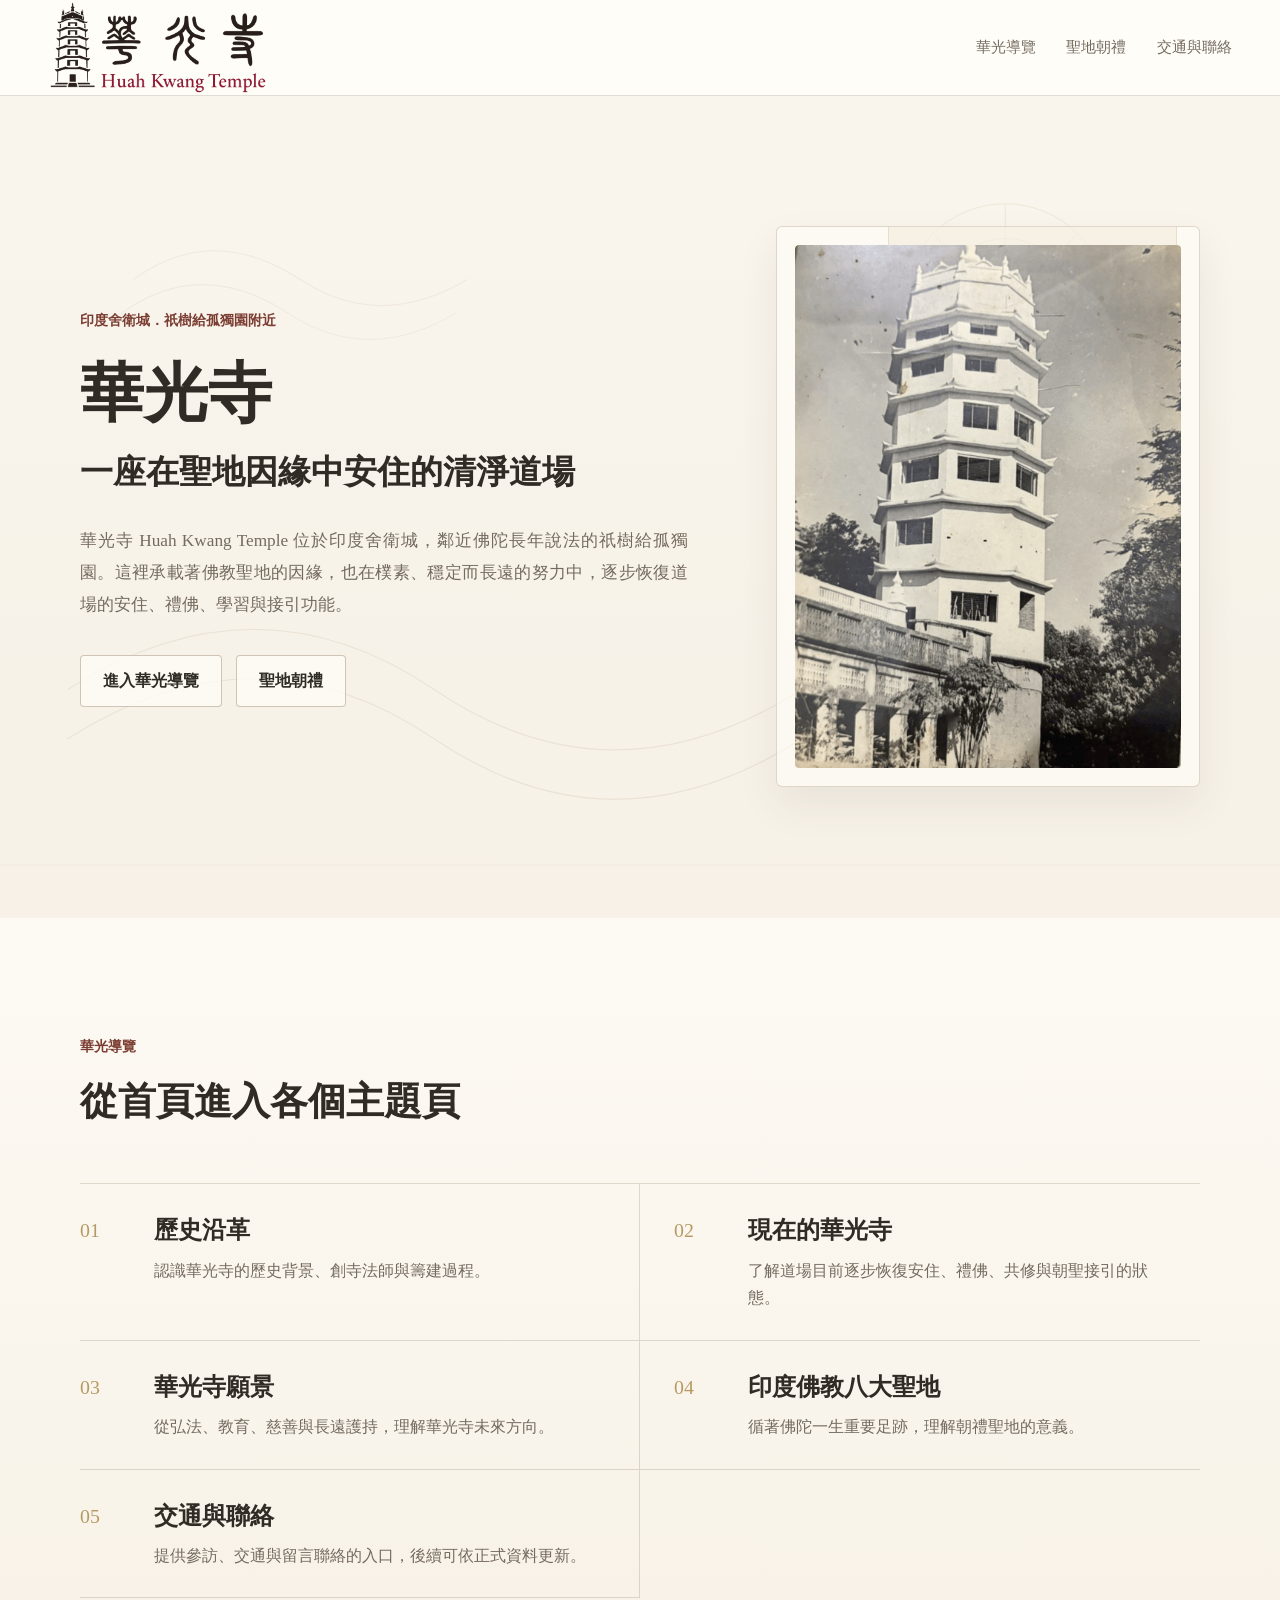
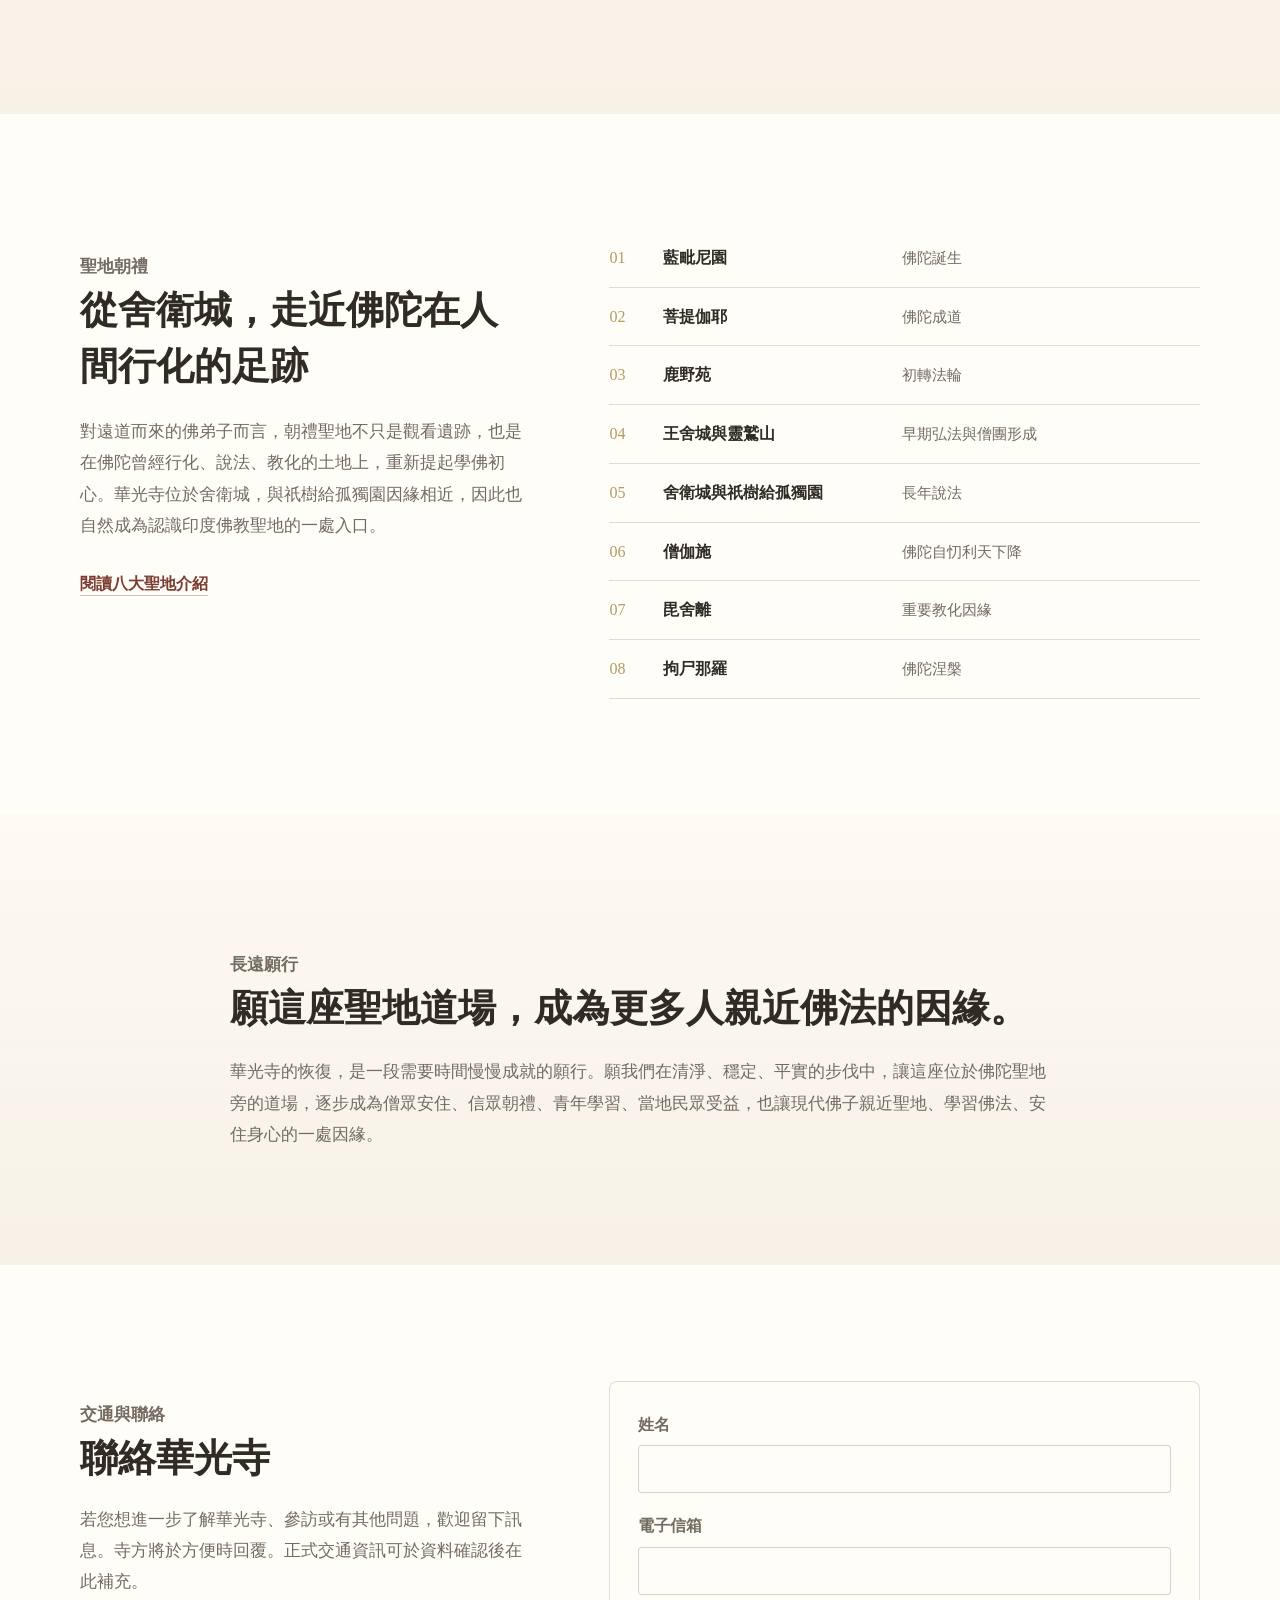
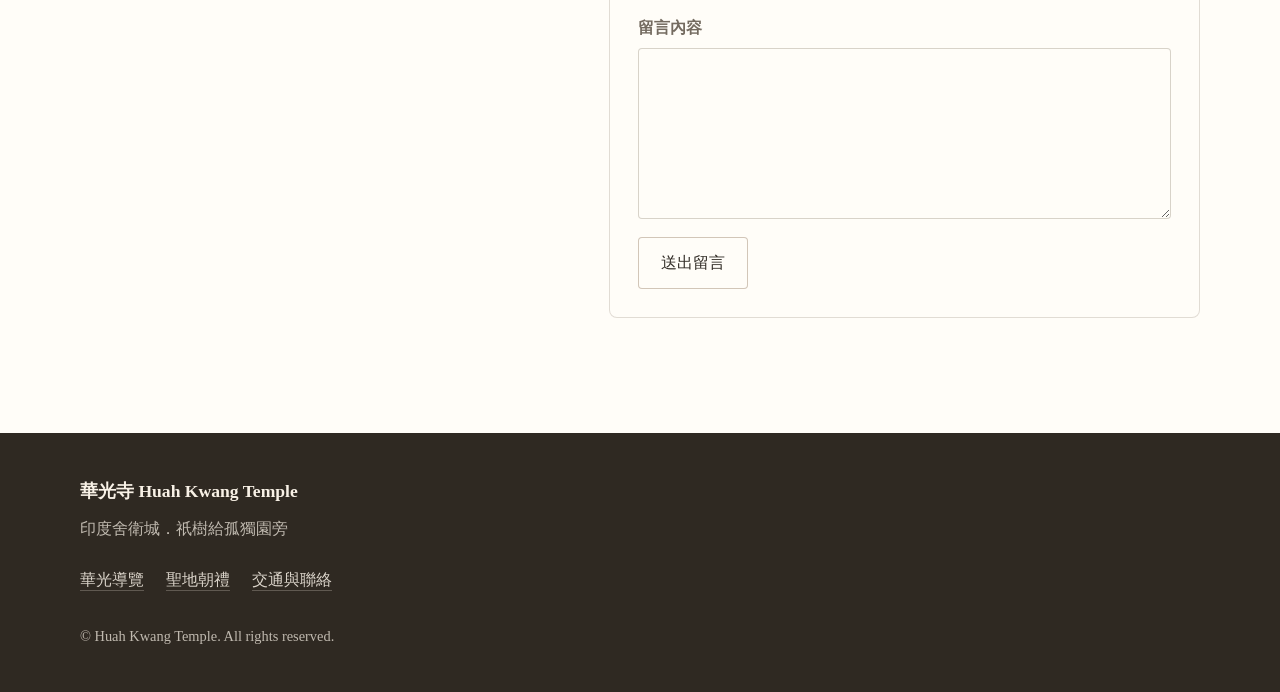
==== index_01.html @ d37e259e "Add hero photo rotator variant" ====
<!doctype html>
<html lang="zh-Hant">
  <head>
    <meta charset="utf-8">
    <meta name="viewport" content="width=device-width, initial-scale=1">
    <meta
      name="description"
      content="華光寺 Huah Kwang Temple 位於印度舍衛城，鄰近祇樹給孤獨園，是一座正在因緣中逐步整建與恢復的漢傳佛教道場。"
    >
    <title>華光寺 Huah Kwang Temple｜Hero 輪播版本</title>
    <link rel="stylesheet" href="assets/css/style.css">
    <style>
      .hero-photo-rotator {
        overflow: hidden;
      }

      .hero-photo-rotator .hero-frame {
        position: relative;
        width: 100%;
        aspect-ratio: 4 / 5.42;
        overflow: hidden;
        border-radius: 4px;
        background: var(--color-stone);
      }

      .hero-photo-rotator .hero-frame img {
        position: absolute;
        inset: 0;
        width: 100%;
        height: 100%;
        object-fit: cover;
        object-position: center;
        opacity: 0;
        transition: opacity 3000ms ease;
      }

      .hero-photo-rotator .hero-frame img.is-active {
        opacity: 1;
      }

      .hero-photo-rotator .hero-frame img:first-child {
        object-position: center;
        filter: sepia(0.12) saturate(0.88) contrast(0.96);
      }

      @media (prefers-reduced-motion: reduce) {
        .hero-photo-rotator .hero-frame img {
          transition: none;
        }
      }
    </style>
  </head>
  <body>
    <!--
      設計假設：
      - 方向採「清淨道場型」：正式、安定、留白充足，不做商業 landing page。
      - 內容以已存在的華光寺家族網站為主入口，不新增未經支持的宗教或歷史宣稱。
      - 視覺參考法鼓山資訊型首頁的穩定調性，但不用大型行銷式 hero。
    -->
    <header class="site-header" id="top">
      <a class="brand" href="#top" aria-label="回到華光寺首頁">
        <img src="assets/icons/huahkwang-logo-full.png" alt="華光寺">
        <span>Huah Kwang Temple</span>
      </a>

      <button class="nav-toggle" type="button" aria-expanded="false" aria-controls="site-nav">
        <span class="sr-only">開啟導覽選單</span>
        <span aria-hidden="true"></span>
        <span aria-hidden="true"></span>
        <span aria-hidden="true"></span>
      </button>

      <nav class="site-nav" id="site-nav" aria-label="主要導覽">
        <a href="#guide">華光導覽</a>
        <a href="#pilgrimage">聖地朝禮</a>
        <a href="#contact">交通與聯絡</a>
      </nav>
    </header>

    <main>
      <section class="hero section-band" aria-labelledby="hero-title">
        <div class="hero-pattern" aria-hidden="true"></div>
        <div class="container hero-inner">
          <div class="hero-copy">
            <p class="eyebrow">印度舍衛城．祇樹給孤獨園附近</p>
            <h1 id="hero-title">華光寺<br><span>一座在聖地因緣中安住的清淨道場</span></h1>
            <p class="hero-text">
              華光寺 Huah Kwang Temple 位於印度舍衛城，鄰近佛陀長年說法的祇樹給孤獨園。這裡承載著佛教聖地的因緣，也在樸素、穩定而長遠的努力中，逐步恢復道場的安住、禮佛、學習與接引功能。
            </p>
            <div class="hero-actions" aria-label="主要入口">
              <a class="button button-primary" href="#guide">進入華光導覽</a>
              <a class="button button-secondary" href="#pilgrimage">聖地朝禮</a>
            </div>
          </div>

          <figure class="hero-photo hero-photo-rotator" data-hero-rotator>
            <div class="hero-frame">
              <img class="is-active" src="assets/images/hero-rotator/huahkwang-tower-archive.png" alt="華光寺塔樓黑白舊照">
              <img src="assets/images/hero-rotator/shravasti-01.jpeg" alt="舍衛城聖地照片之一">
              <img src="assets/images/hero-rotator/shravasti-03.jpeg" alt="舍衛城聖地照片之二">
              <img src="assets/images/hero-rotator/ananda-bodhi-tree.jpeg" alt="阿難菩提樹">
              <img src="assets/images/hero-rotator/gandhakuti-distance.jpeg" alt="香室遠照">
            </div>
          </figure>
        </div>
      </section>

      <section class="section section-band guide" id="guide" aria-labelledby="guide-title">
        <div class="container">
          <div class="section-heading">
            <p class="section-kicker">華光導覽</p>
            <h2 id="guide-title">從首頁進入各個主題頁</h2>
          </div>

          <div class="guide-list">
            <a class="guide-item" href="https://walterintw.github.io/huahkwang-history-site/">
              <span class="guide-number">01</span>
              <span>
                <strong>歷史沿革</strong>
                <small>認識華光寺的歷史背景、創寺法師與籌建過程。</small>
              </span>
            </a>

            <a class="guide-item" href="https://walterintw.github.io/huahkwang-today/">
              <span class="guide-number">02</span>
              <span>
                <strong>現在的華光寺</strong>
                <small>了解道場目前逐步恢復安住、禮佛、共修與朝聖接引的狀態。</small>
              </span>
            </a>

            <a class="guide-item" href="https://walterintw.github.io/huahkwang-vision-page/">
              <span class="guide-number">03</span>
              <span>
                <strong>華光寺願景</strong>
                <small>從弘法、教育、慈善與長遠護持，理解華光寺未來方向。</small>
              </span>
            </a>

            <a class="guide-item" href="https://walterintw.github.io/huahkwang-sacred-sites/">
              <span class="guide-number">04</span>
              <span>
                <strong>印度佛教八大聖地</strong>
                <small>循著佛陀一生重要足跡，理解朝禮聖地的意義。</small>
              </span>
            </a>

            <a class="guide-item" href="#contact">
              <span class="guide-number">05</span>
              <span>
                <strong>交通與聯絡</strong>
                <small>提供參訪、交通與留言聯絡的入口，後續可依正式資料更新。</small>
              </span>
            </a>
          </div>
        </div>
      </section>

      <section class="section pilgrimage" id="pilgrimage" aria-labelledby="pilgrimage-title">
        <div class="container pilgrimage-layout">
          <div class="pilgrimage-copy">
            <p class="section-kicker">聖地朝禮</p>
            <h2 id="pilgrimage-title">從舍衛城，走近佛陀在人間行化的足跡</h2>
            <p>
              對遠道而來的佛弟子而言，朝禮聖地不只是觀看遺跡，也是在佛陀曾經行化、說法、教化的土地上，重新提起學佛初心。華光寺位於舍衛城，與祇樹給孤獨園因緣相近，因此也自然成為認識印度佛教聖地的一處入口。
            </p>
            <a class="text-link" href="https://walterintw.github.io/huahkwang-sacred-sites/">閱讀八大聖地介紹</a>
          </div>

          <ol class="site-list" aria-label="印度佛教八大聖地">
            <li><span>藍毗尼園</span><small>佛陀誕生</small></li>
            <li><span>菩提伽耶</span><small>佛陀成道</small></li>
            <li><span>鹿野苑</span><small>初轉法輪</small></li>
            <li><span>王舍城與靈鷲山</span><small>早期弘法與僧團形成</small></li>
            <li><span>舍衛城與祇樹給孤獨園</span><small>長年說法</small></li>
            <li><span>僧伽施</span><small>佛陀自忉利天下降</small></li>
            <li><span>毘舍離</span><small>重要教化因緣</small></li>
            <li><span>拘尸那羅</span><small>佛陀涅槃</small></li>
          </ol>
        </div>
      </section>

      <section class="section closing section-band" aria-labelledby="closing-title">
        <div class="container closing-inner">
          <p class="section-kicker">長遠願行</p>
          <h2 id="closing-title">願這座聖地道場，成為更多人親近佛法的因緣。</h2>
          <p>
            華光寺的恢復，是一段需要時間慢慢成就的願行。願我們在清淨、穩定、平實的步伐中，讓這座位於佛陀聖地旁的道場，逐步成為僧眾安住、信眾朝禮、青年學習、當地民眾受益，也讓現代佛子親近聖地、學習佛法、安住身心的一處因緣。
          </p>
        </div>
      </section>

      <section class="section contact" id="contact" aria-labelledby="contact-title">
        <div class="container contact-layout">
          <div>
            <p class="section-kicker">交通與聯絡</p>
            <h2 id="contact-title">聯絡華光寺</h2>
            <p>
              若您想進一步了解華光寺、參訪或有其他問題，歡迎留下訊息。寺方將於方便時回覆。正式交通資訊可於資料確認後在此補充。
            </p>
          </div>

          <form class="contact-form" action="https://formsubmit.co/trynwli@gmail.com" method="POST">
            <input type="hidden" name="_subject" value="華光寺網站留言">
            <input type="hidden" name="_captcha" value="false">
            <label>
              <span>姓名</span>
              <input type="text" name="name" autocomplete="name" required>
            </label>
            <label>
              <span>電子信箱</span>
              <input type="email" name="email" autocomplete="email" required>
            </label>
            <label>
              <span>留言內容</span>
              <textarea name="message" rows="5" required></textarea>
            </label>
            <button class="button button-primary" type="submit">送出留言</button>
          </form>
        </div>
      </section>
    </main>

    <footer class="site-footer">
      <div class="container footer-inner">
        <div>
          <strong>華光寺 Huah Kwang Temple</strong>
          <p>印度舍衛城．祇樹給孤獨園旁</p>
        </div>
        <nav aria-label="頁尾導覽">
          <a href="#guide">華光導覽</a>
          <a href="#pilgrimage">聖地朝禮</a>
          <a href="#contact">交通與聯絡</a>
        </nav>
        <p class="copyright">© Huah Kwang Temple. All rights reserved.</p>
      </div>
    </footer>

    <script src="assets/js/script.js"></script>
    <script>
      const heroRotator = document.querySelector("[data-hero-rotator]");

      if (heroRotator && !window.matchMedia("(prefers-reduced-motion: reduce)").matches) {
        const slides = Array.from(heroRotator.querySelectorAll(".hero-frame img"));
        let activeSlide = 0;
        const fadeDuration = 3000;
        const holdDuration = 9000;

        const showNextSlide = () => {
          slides[activeSlide].classList.remove("is-active");
          activeSlide = (activeSlide + 1) % slides.length;
          slides[activeSlide].classList.add("is-active");
          window.setTimeout(showNextSlide, fadeDuration + holdDuration);
        };

        window.setTimeout(showNextSlide, fadeDuration + holdDuration);
      }
    </script>
  </body>
</html>
---- assets/css/style.css ----
:root {
  --color-ink: #302b25;
  --color-muted: #746b60;
  --color-paper: #fffdf8;
  --color-soft: #f7f1e6;
  --color-stone: #e6ddcf;
  --color-line: rgba(105, 88, 66, 0.2);
  --color-wood: #826445;
  --color-gold: #b59a63;
  --color-red: #7b3d32;
  --shadow-soft: 0 18px 40px rgba(61, 49, 36, 0.08);
  --container: 1120px;
}

* {
  box-sizing: border-box;
}

html {
  scroll-behavior: smooth;
}

body {
  margin: 0;
  color: var(--color-ink);
  background: var(--color-paper);
  font-family: "Noto Serif TC", "Noto Sans TC", "PingFang TC", "Microsoft JhengHei", serif;
  line-height: 1.86;
  text-rendering: optimizeLegibility;
}

body.nav-open {
  overflow: hidden;
}

a {
  color: inherit;
}

img {
  display: block;
  max-width: 100%;
}

.container {
  width: min(100% - 40px, var(--container));
  margin: 0 auto;
}

.sr-only {
  position: absolute;
  width: 1px;
  height: 1px;
  padding: 0;
  margin: -1px;
  overflow: hidden;
  clip: rect(0, 0, 0, 0);
  white-space: nowrap;
  border: 0;
}

.site-header {
  position: sticky;
  top: 0;
  z-index: 10;
  display: flex;
  align-items: center;
  justify-content: space-between;
  min-height: 78px;
  padding: 0 clamp(18px, 4vw, 48px);
  background: rgba(255, 253, 248, 0.94);
  border-bottom: 1px solid var(--color-line);
  backdrop-filter: blur(14px);
}

.brand {
  display: inline-flex;
  align-items: center;
  gap: 14px;
  color: var(--color-muted);
  font-family: Georgia, "Times New Roman", serif;
  font-size: 0.78rem;
  text-decoration: none;
}

.brand img {
  width: clamp(168px, 19vw, 220px);
  height: auto;
}

.brand span {
  display: none;
}

.site-nav {
  display: flex;
  align-items: center;
  gap: clamp(18px, 2.4vw, 32px);
  color: var(--color-muted);
  font-size: 0.96rem;
}

.site-nav a {
  position: relative;
  text-decoration: none;
}

.site-nav a::after {
  position: absolute;
  right: 0;
  bottom: -9px;
  left: 0;
  height: 1px;
  content: "";
  background: var(--color-gold);
  transform: scaleX(0);
  transform-origin: center;
  transition: transform 180ms ease;
}

.site-nav a:hover::after,
.site-nav a:focus-visible::after {
  transform: scaleX(1);
}

.nav-toggle {
  display: none;
}

.section {
  padding: clamp(74px, 9vw, 122px) 0;
}

.section-band {
  background:
    linear-gradient(180deg, rgba(255, 253, 248, 0.76), rgba(247, 241, 230, 0.95)),
    var(--color-soft);
}

.hero {
  position: relative;
  min-height: calc(100vh - 78px);
  display: grid;
  align-items: center;
  overflow: hidden;
}

.hero-pattern {
  position: absolute;
  inset: 0;
  background-image: url("../images/hero-pattern.svg");
  background-position: center;
  background-size: cover;
  opacity: 0.52;
  pointer-events: none;
}

.hero-inner {
  position: relative;
  display: grid;
  grid-template-columns: minmax(0, 1.06fr) minmax(280px, 0.74fr);
  gap: clamp(44px, 7vw, 88px);
  align-items: center;
  padding: clamp(56px, 7vw, 92px) 0;
}

.eyebrow,
.section-kicker {
  margin: 0 0 14px;
  color: var(--color-red);
  font-size: 0.88rem;
  font-weight: 700;
}

h1,
h2,
p {
  overflow-wrap: anywhere;
}

h1,
h2 {
  margin: 0;
  font-weight: 700;
  line-height: 1.46;
}

h1 {
  max-width: 780px;
  font-size: clamp(2.3rem, 5vw, 4.55rem);
}

h1 span {
  display: block;
  margin-top: 8px;
  font-size: clamp(1.46rem, 2.6vw, 2.45rem);
  font-weight: 600;
}

h2 {
  font-size: clamp(1.66rem, 3vw, 2.54rem);
}

.hero-text {
  max-width: 760px;
  margin: 28px 0 0;
  color: var(--color-muted);
  font-size: clamp(1rem, 1.35vw, 1.14rem);
  text-align: justify;
  text-align-last: left;
}

.hero-actions {
  display: flex;
  flex-wrap: wrap;
  gap: 14px;
  margin-top: 34px;
}

.button {
  display: inline-flex;
  align-items: center;
  justify-content: center;
  min-height: 48px;
  padding: 10px 22px;
  color: var(--color-ink);
  background: rgba(255, 253, 248, 0.74);
  border: 1px solid rgba(130, 100, 69, 0.36);
  border-radius: 4px;
  font-weight: 700;
  text-decoration: none;
  transition: background 180ms ease, border-color 180ms ease, color 180ms ease, transform 180ms ease;
}

.button:hover,
.button:focus-visible {
  color: var(--color-paper);
  background: var(--color-red);
  border-color: var(--color-red);
  outline: 2px solid rgba(123, 61, 50, 0.2);
  outline-offset: 3px;
  transform: translateY(-1px);
}

.hero-photo {
  position: relative;
  margin: 0;
  padding: clamp(12px, 2vw, 18px);
  background: rgba(255, 253, 248, 0.62);
  border: 1px solid rgba(130, 100, 69, 0.24);
  border-radius: 6px;
  box-shadow: var(--shadow-soft);
}

.hero-photo::before {
  position: absolute;
  inset: -16px 22px auto auto;
  width: 68%;
  height: 44%;
  content: "";
  border: 1px solid rgba(181, 154, 99, 0.2);
  border-radius: 6px;
  background: rgba(181, 154, 99, 0.1);
}

.hero-photo img {
  position: relative;
  width: 100%;
  aspect-ratio: 4 / 5.42;
  object-fit: cover;
  border-radius: 4px;
  filter: sepia(0.12) saturate(0.88) contrast(0.96);
}

.hero-photo figcaption {
  position: relative;
  margin-top: 12px;
  color: var(--color-muted);
  font-size: 0.88rem;
  text-align: center;
}

.intro-layout,
.pilgrimage-layout,
.contact-layout {
  display: grid;
  grid-template-columns: minmax(240px, 0.86fr) minmax(0, 1.14fr);
  gap: clamp(38px, 7vw, 84px);
  align-items: start;
}

.prose p,
.pilgrimage-copy p,
.closing-inner p,
.contact-layout p {
  margin: 0;
  color: var(--color-muted);
  font-size: 1.05rem;
}

.prose p + p {
  margin-top: 20px;
}

.section-heading {
  max-width: 740px;
  margin-bottom: clamp(34px, 5vw, 54px);
}

.guide-list {
  display: grid;
  grid-template-columns: repeat(2, minmax(0, 1fr));
  border-top: 1px solid var(--color-line);
}

.guide-item {
  display: grid;
  grid-template-columns: 56px minmax(0, 1fr);
  gap: 18px;
  padding: 28px 22px 28px 0;
  text-decoration: none;
  border-bottom: 1px solid var(--color-line);
}

.guide-item:nth-child(odd) {
  padding-right: 34px;
  border-right: 1px solid var(--color-line);
}

.guide-item:nth-child(even) {
  padding-left: 34px;
}

.guide-number {
  color: var(--color-gold);
  font-family: Georgia, "Times New Roman", serif;
  font-size: 1.24rem;
}

.guide-item strong,
.guide-item small {
  display: block;
}

.guide-item strong {
  font-size: clamp(1.25rem, 2vw, 1.52rem);
  line-height: 1.5;
}

.guide-item small {
  margin-top: 8px;
  color: var(--color-muted);
  font-size: 0.98rem;
  line-height: 1.75;
}

.guide-item:hover strong,
.guide-item:focus-visible strong {
  color: var(--color-red);
  text-decoration: underline;
  text-decoration-color: rgba(123, 61, 50, 0.34);
  text-underline-offset: 6px;
}

.pilgrimage-copy p {
  margin-top: 22px;
}

.text-link {
  display: inline-flex;
  margin-top: 28px;
  color: var(--color-red);
  font-weight: 700;
  text-decoration-color: rgba(123, 61, 50, 0.32);
  text-underline-offset: 6px;
}

.site-list {
  display: grid;
  gap: 0;
  margin: 0;
  padding: 0;
  list-style: none;
  counter-reset: sacred-site;
}

.site-list li {
  display: grid;
  grid-template-columns: 42px minmax(0, 0.76fr) minmax(0, 1fr);
  gap: 12px;
  align-items: baseline;
  padding: 14px 0;
  color: var(--color-muted);
  border-bottom: 1px solid var(--color-line);
  counter-increment: sacred-site;
}

.site-list li::before {
  content: counter(sacred-site, decimal-leading-zero);
  color: var(--color-gold);
  font-family: Georgia, "Times New Roman", serif;
}

.site-list span {
  color: var(--color-ink);
  font-weight: 700;
}

.site-list small {
  font-size: 0.96rem;
}

.closing-inner {
  max-width: 820px;
  text-align: center;
}

.closing-inner h2 {
  text-align: left;
}

.closing-inner p {
  margin-top: 20px;
  text-align: left;
}

.contact-layout p {
  margin-top: 18px;
}

.contact-form {
  display: grid;
  gap: 18px;
  padding: 28px;
  background: rgba(255, 253, 248, 0.74);
  border: 1px solid var(--color-line);
  border-radius: 8px;
}

.contact-form label {
  display: grid;
  gap: 6px;
  color: var(--color-muted);
  font-weight: 700;
}

.contact-form input,
.contact-form textarea {
  width: 100%;
  color: var(--color-ink);
  background: var(--color-paper);
  border: 1px solid rgba(105, 88, 66, 0.26);
  border-radius: 4px;
  font: inherit;
}

.contact-form input {
  min-height: 46px;
  padding: 8px 12px;
}

.contact-form textarea {
  min-height: 156px;
  padding: 10px 12px;
  resize: vertical;
}

.contact-form input:focus,
.contact-form textarea:focus {
  border-color: rgba(130, 100, 69, 0.58);
  outline: 2px solid rgba(181, 154, 99, 0.3);
}

.contact-form .button {
  width: fit-content;
  cursor: pointer;
  font: inherit;
}

.site-footer {
  padding: 42px 0;
  color: #f8f1e6;
  background: #2f2922;
}

.footer-inner {
  display: grid;
  gap: 22px;
}

.site-footer strong {
  display: block;
  font-size: 1.1rem;
}

.site-footer p {
  margin: 6px 0 0;
  color: rgba(248, 241, 230, 0.72);
}

.site-footer nav {
  display: flex;
  flex-wrap: wrap;
  gap: 10px 22px;
}

.site-footer a {
  color: rgba(248, 241, 230, 0.86);
  text-decoration-color: rgba(248, 241, 230, 0.24);
  text-underline-offset: 5px;
}

.copyright {
  font-family: Georgia, "Times New Roman", serif;
  font-size: 0.9rem;
}

@media (max-width: 920px) {
  .site-header {
    min-height: 72px;
  }

  .nav-toggle {
    display: inline-grid;
    width: 44px;
    height: 44px;
    place-items: center;
    padding: 9px;
    background: rgba(255, 253, 248, 0.8);
    border: 1px solid var(--color-line);
    border-radius: 4px;
  }

  .nav-toggle span:not(.sr-only) {
    width: 20px;
    height: 1px;
    background: var(--color-ink);
  }

  .site-nav {
    position: fixed;
    inset: 72px 0 auto;
    display: none;
    flex-direction: column;
    align-items: stretch;
    gap: 0;
    padding: 10px 20px 22px;
    background: rgba(255, 253, 248, 0.98);
    border-bottom: 1px solid var(--color-line);
    box-shadow: var(--shadow-soft);
  }

  .site-nav.is-open {
    display: flex;
  }

  .site-nav a {
    padding: 14px 0;
    border-bottom: 1px solid rgba(105, 88, 66, 0.12);
  }

  .site-nav a::after {
    display: none;
  }

  .hero {
    min-height: auto;
  }

  .hero-inner,
  .intro-layout,
  .pilgrimage-layout,
  .contact-layout {
    grid-template-columns: 1fr;
  }

  .hero-photo {
    width: min(100%, 460px);
  }

  .guide-list {
    grid-template-columns: 1fr;
  }

  .guide-item,
  .guide-item:nth-child(odd),
  .guide-item:nth-child(even) {
    padding-right: 0;
    padding-left: 0;
    border-right: 0;
  }
}

@media (max-width: 760px) {
  .container {
    width: min(100% - 28px, var(--container));
  }

  .section {
    padding: 64px 0;
  }

  .brand img {
    width: 166px;
  }

  h1 {
    font-size: 2.34rem;
  }

  h1 span {
    font-size: 1.42rem;
  }

  .button,
  .contact-form .button {
    width: 100%;
  }

  .hero-actions {
    width: 100%;
  }

  .guide-item {
    grid-template-columns: 46px minmax(0, 1fr);
  }

  .site-list li {
    grid-template-columns: 36px minmax(0, 1fr);
  }

  .site-list small {
    grid-column: 2;
  }

  .contact-form {
    padding: 20px;
  }
}
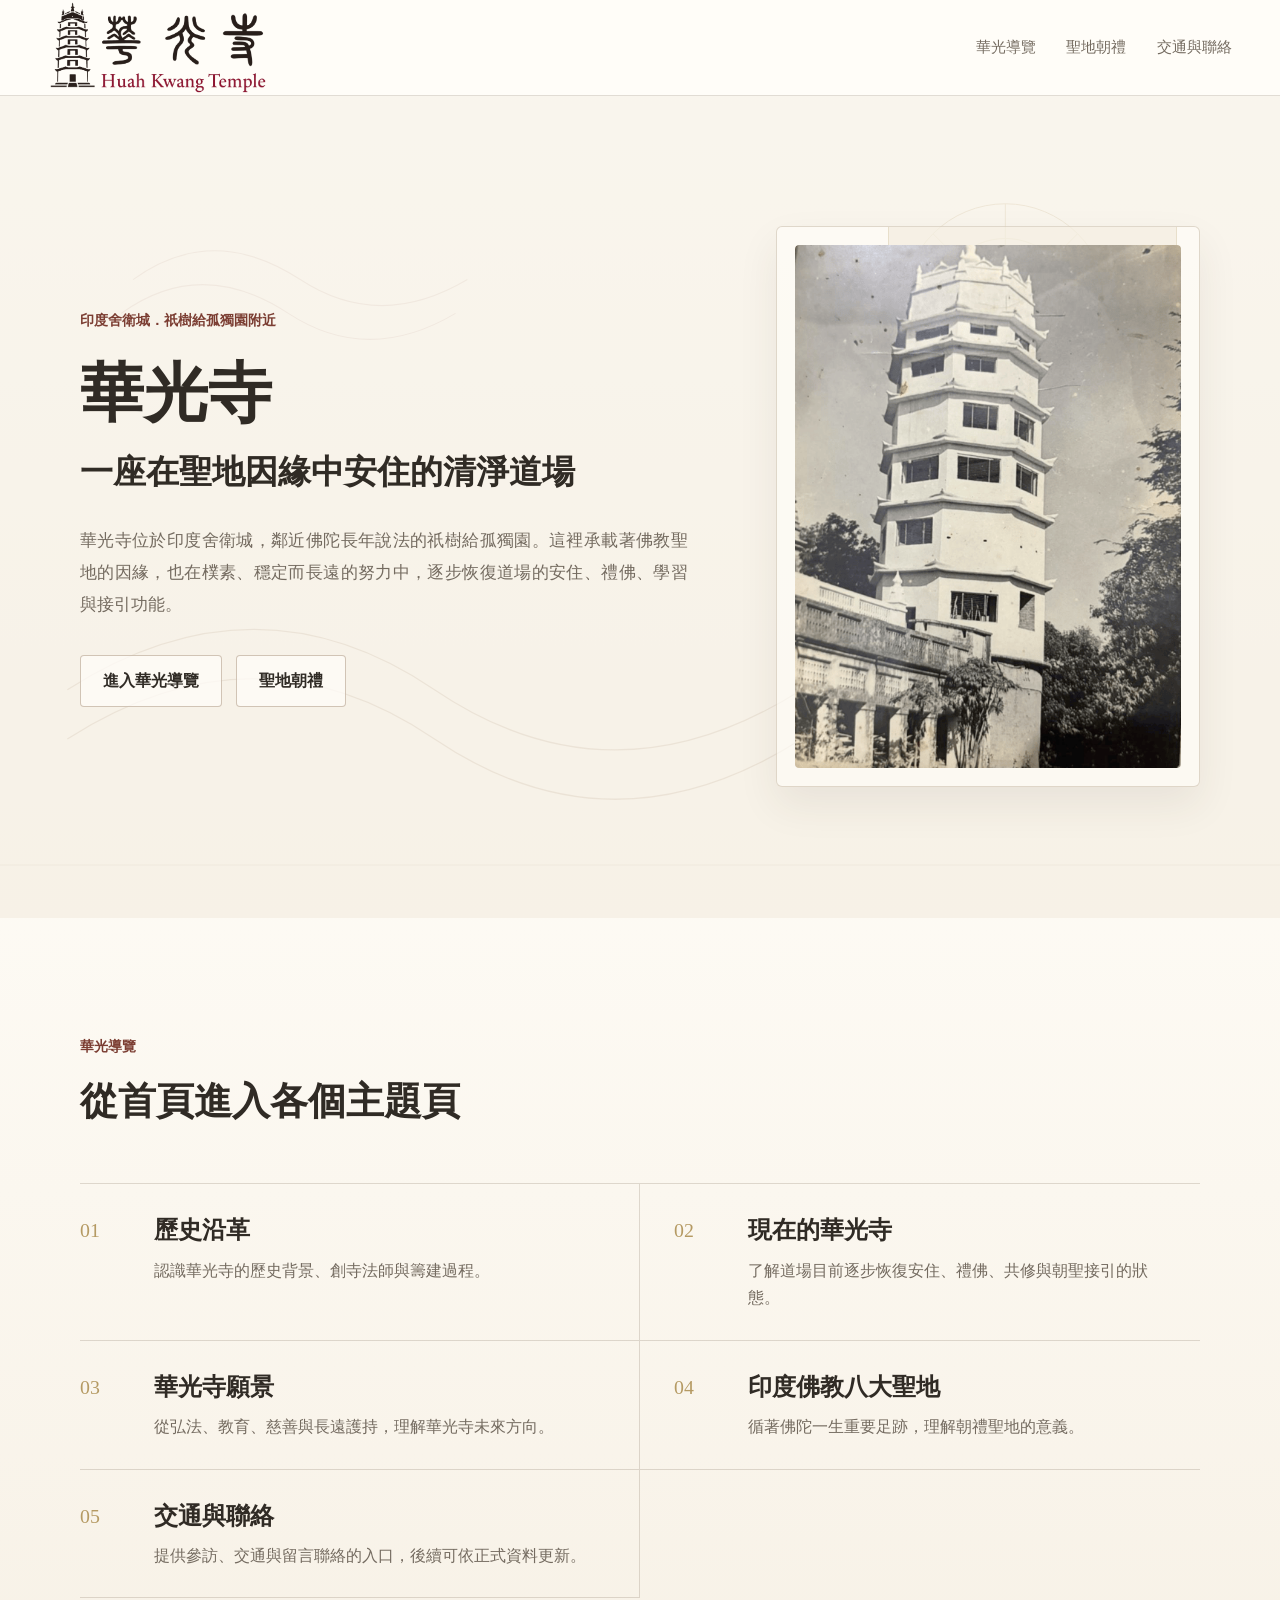
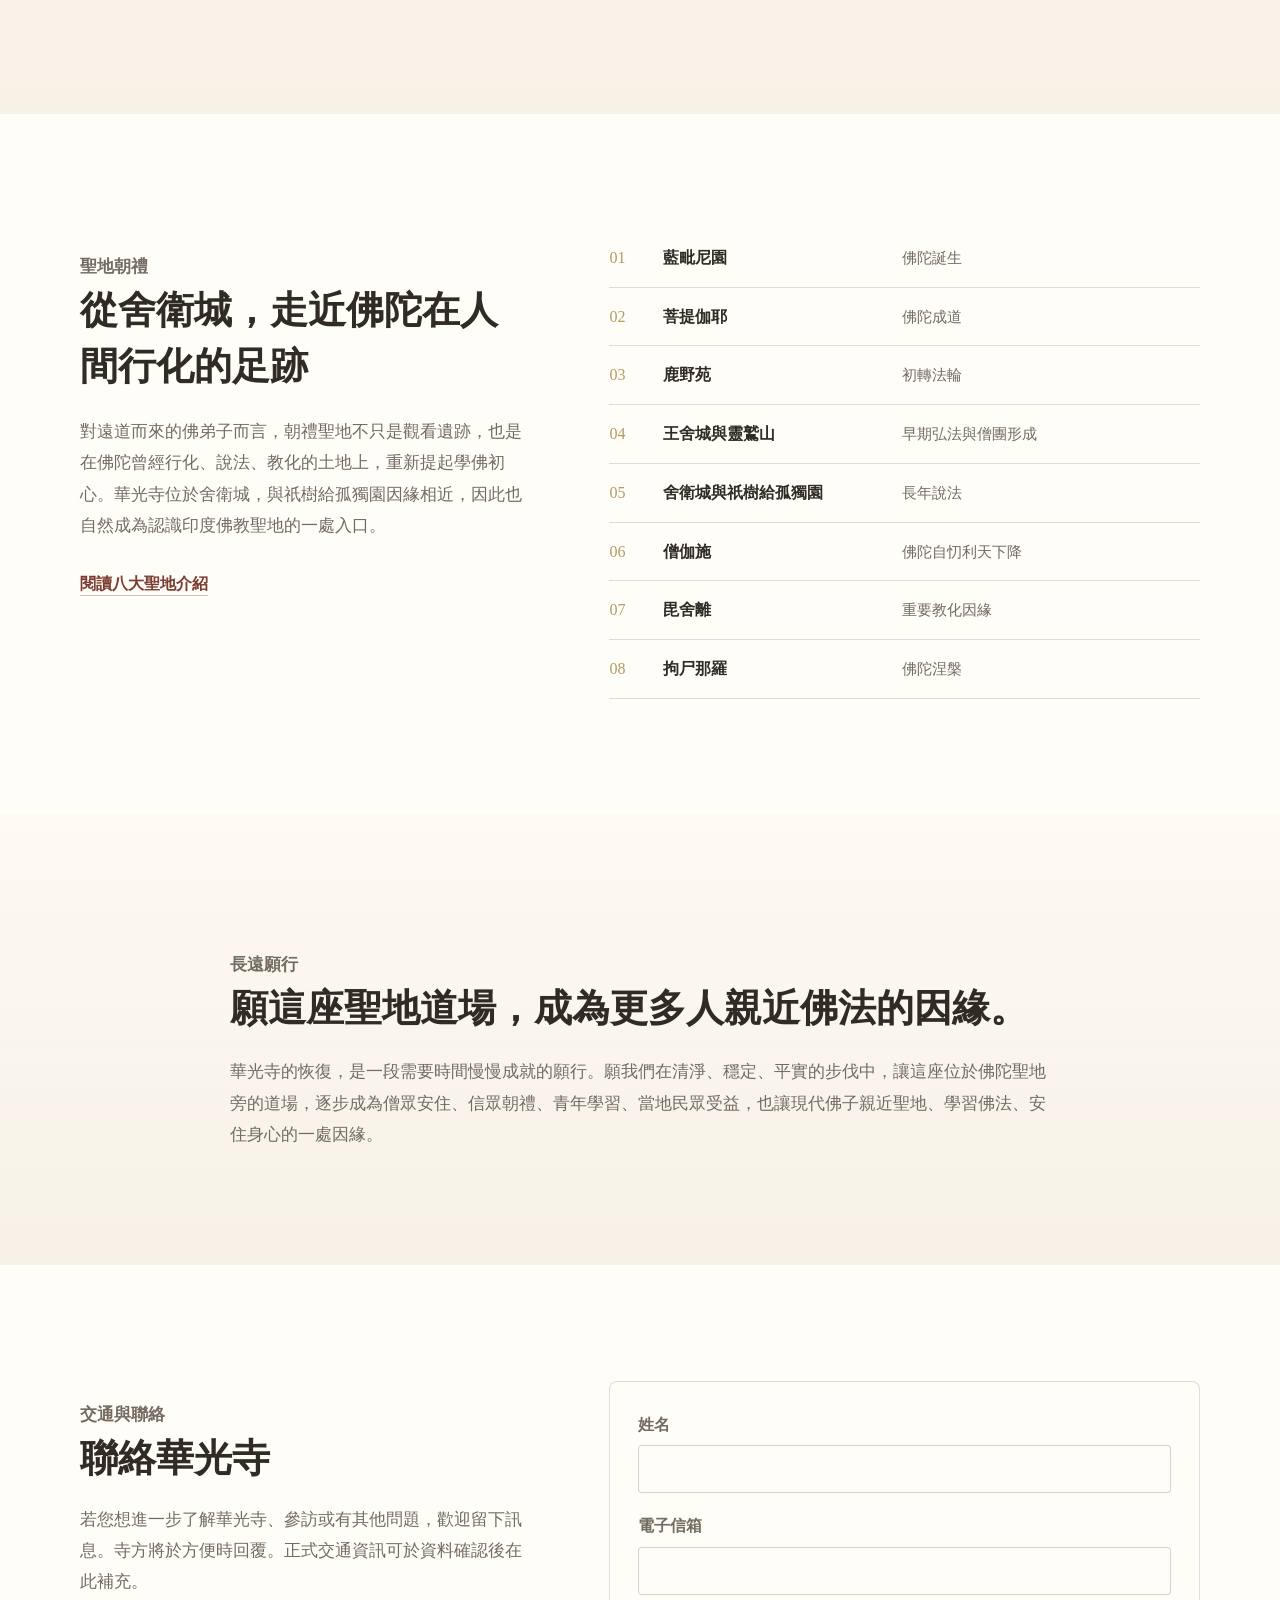
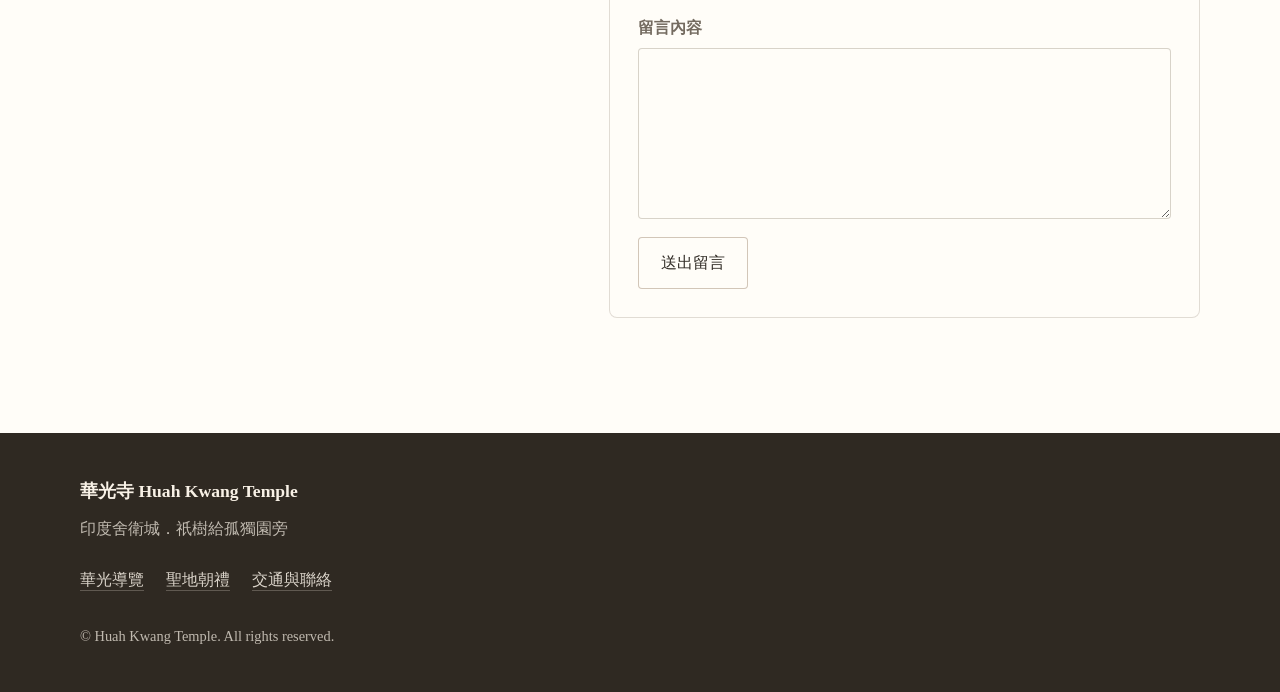
==== commit 55cf9dde: "Remove English name from hero copy" ====
--- a/index_01.html
+++ b/index_01.html
@@ -85,7 +85,7 @@
             <p class="eyebrow">印度舍衛城．祇樹給孤獨園附近</p>
             <h1 id="hero-title">華光寺<br><span>一座在聖地因緣中安住的清淨道場</span></h1>
             <p class="hero-text">
-              華光寺 Huah Kwang Temple 位於印度舍衛城，鄰近佛陀長年說法的祇樹給孤獨園。這裡承載著佛教聖地的因緣，也在樸素、穩定而長遠的努力中，逐步恢復道場的安住、禮佛、學習與接引功能。
+              華光寺位於印度舍衛城，鄰近佛陀長年說法的祇樹給孤獨園。這裡承載著佛教聖地的因緣，也在樸素、穩定而長遠的努力中，逐步恢復道場的安住、禮佛、學習與接引功能。
             </p>
             <div class="hero-actions" aria-label="主要入口">
               <a class="button button-primary" href="#guide">進入華光導覽</a>
